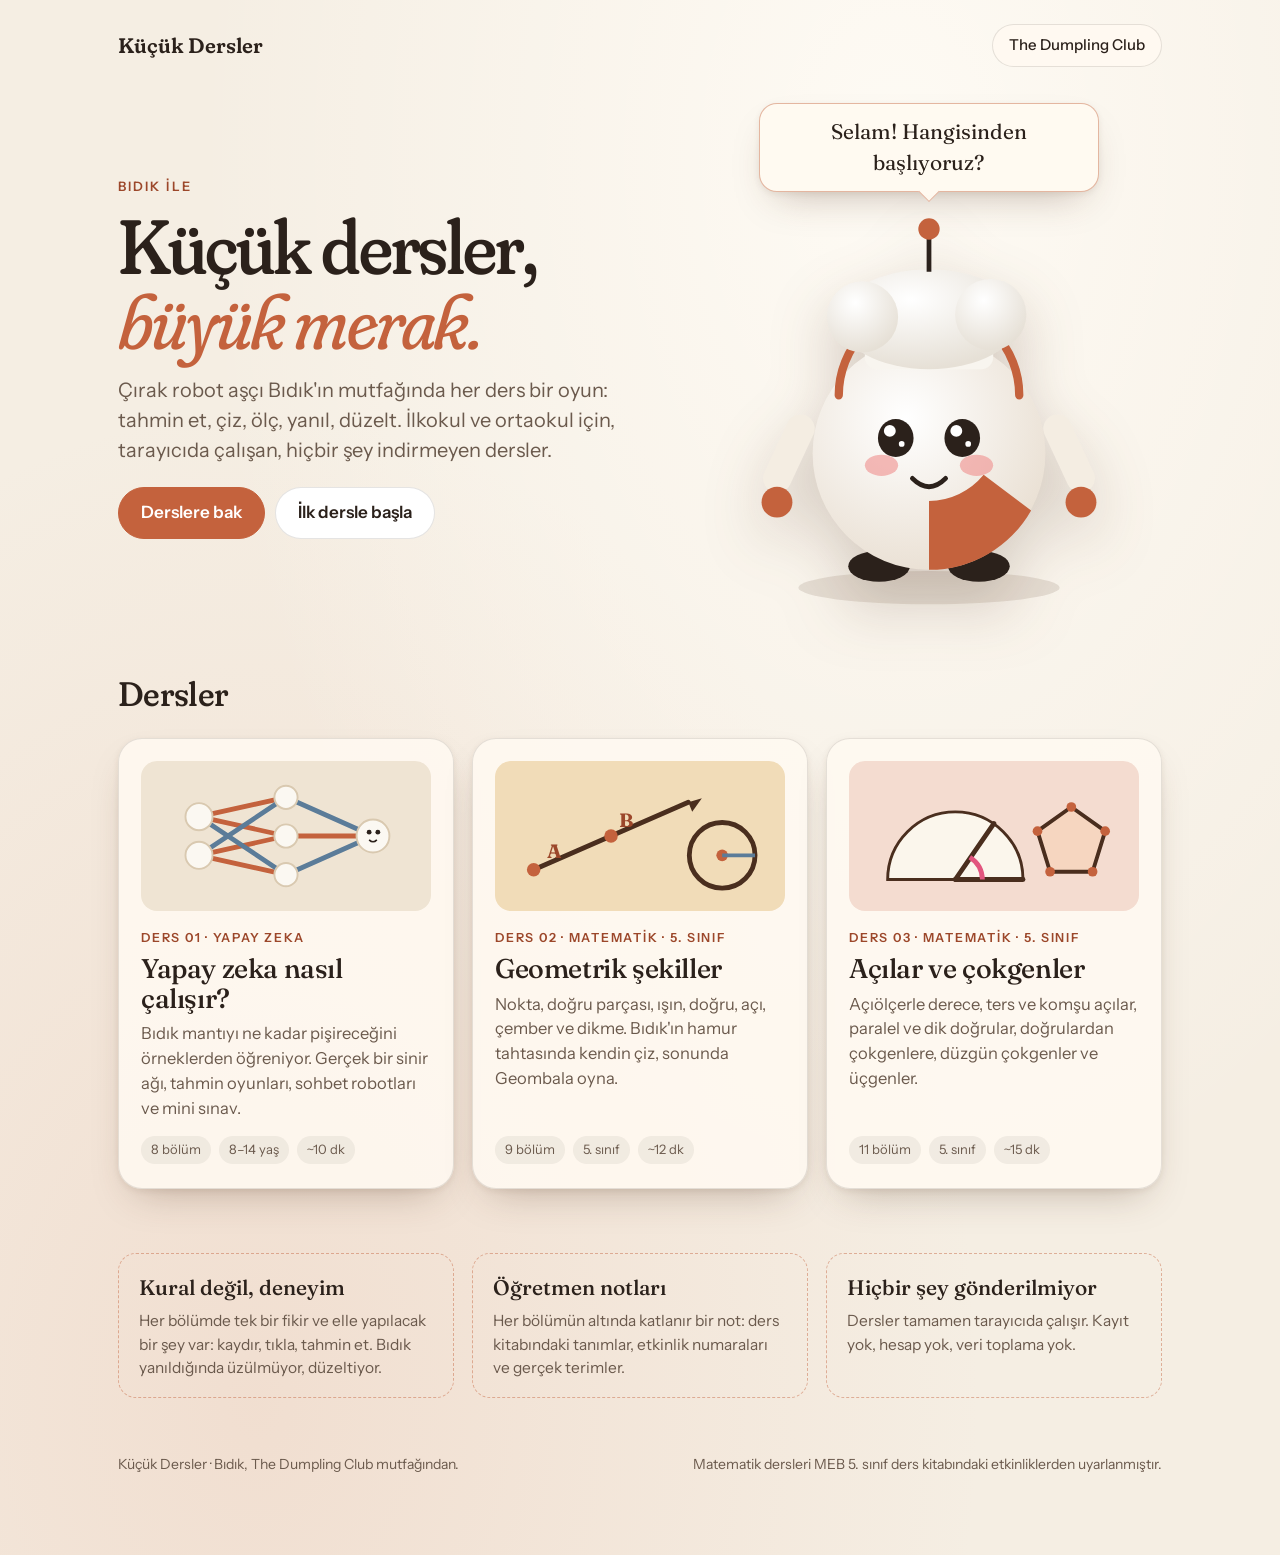
==== dersler/index.html @ 195f9b20 "Add lesson 03: Açılar ve çokgenler, and the Küçük Dersler landing page Lesson 03 continues on Bıdık'" ====
<!doctype html>
<html lang="tr">
<head>
  <meta charset="utf-8" />
  <meta name="viewport" content="width=device-width, initial-scale=1, viewport-fit=cover" />
  <title>Küçük Dersler</title>
  <meta name="description" content="Bıdık ile küçük, sıcak, etkileşimli dersler: yapay zeka, geometrik şekiller, açılar ve çokgenler. İlkokul ve ortaokul için." />
  <meta name="theme-color" content="#f5eee3" />
  <meta property="og:title" content="Küçük Dersler" />
  <meta property="og:description" content="Bıdık ile küçük, sıcak, etkileşimli dersler. Tahmin et, çiz, ölç, oyna." />
  <meta property="og:type" content="website" />
  <link rel="icon" href="../assets/favicon.svg" type="image/svg+xml" />
  <link rel="preload" href="../assets/fonts/Fraunces-Variable.ttf" as="font" type="font/ttf" crossorigin />
  <link rel="preload" href="../assets/fonts/InstrumentSans-Variable.ttf" as="font" type="font/ttf" crossorigin />
  <style>
    @font-face { font-family: 'Fraunces'; src: url('../assets/fonts/Fraunces-Variable.ttf') format('truetype'); font-weight: 100 900; font-style: normal; font-display: swap; }
    @font-face { font-family: 'Fraunces'; src: url('../assets/fonts/Fraunces-Italic-Variable.ttf') format('truetype'); font-weight: 100 900; font-style: italic; font-display: swap; }
    @font-face { font-family: 'Instrument Sans'; src: url('../assets/fonts/InstrumentSans-Variable.ttf') format('truetype'); font-weight: 400 700; font-style: normal; font-display: swap; }
    :root {
      --cream: #f5eee3; --cream-deep: #ecdfcc; --ink: #2b211b; --ink-soft: #6b5a4d;
      --terracotta: #c4623d; --terracotta-deep: #9c472a; --terracotta-soft: #e9c1ad;
      --sweet: #d4467a; --salty: #c58f12; --slate: #5b7c99;
      --paper: rgba(255, 250, 242, 0.86); --line: rgba(43, 33, 27, 0.12);
      --shadow: 0 18px 40px -18px rgba(80, 50, 30, 0.35), 0 2px 6px rgba(80, 50, 30, 0.08);
      --serif: 'Fraunces', 'Iowan Old Style', Palatino, Georgia, serif;
      --sans: 'Instrument Sans', 'Helvetica Neue', Helvetica, Arial, sans-serif;
      --ease: cubic-bezier(0.22, 1, 0.36, 1);
    }
    * { box-sizing: border-box; }
    body {
      margin: 0; background: var(--cream); color: var(--ink); font-family: var(--sans); font-size: 18px; line-height: 1.5;
      background-image: radial-gradient(ellipse at 70% 10%, rgba(255, 252, 246, 0.9), rgba(245, 238, 227, 0) 55%), radial-gradient(ellipse at 20% 90%, rgba(233, 193, 173, 0.35), rgba(245, 238, 227, 0) 50%);
      -webkit-font-smoothing: antialiased;
    }
    a { color: inherit; }
    .wrap { max-width: 1100px; margin: 0 auto; padding: 24px 28px 80px; }
    .topbar { display: flex; align-items: center; justify-content: space-between; padding: 0 0 36px; }
    .brand { font-family: var(--serif); font-variation-settings: 'SOFT' 100, 'WONK' 1, 'opsz' 48; font-weight: 600; font-size: 21px; text-decoration: none; }
    .pill { border: 1px solid var(--line); background: var(--paper); border-radius: 999px; padding: 9px 16px; font-size: 15px; font-weight: 500; text-decoration: none; }
    .pill:hover { background: #fff; }
    .hero { display: grid; grid-template-columns: 1.15fr 1fr; gap: 40px; align-items: center; margin-bottom: 56px; }
    .eyebrow { margin: 0 0 12px; font-size: 13px; font-weight: 600; letter-spacing: 0.16em; text-transform: uppercase; color: var(--terracotta-deep); }
    h1 { margin: 0 0 16px; font-family: var(--serif); font-variation-settings: 'SOFT' 100, 'WONK' 1, 'opsz' 144; font-weight: 500; font-size: clamp(46px, 6vw, 84px); line-height: 0.98; letter-spacing: -0.025em; }
    h1 em { font-style: italic; font-weight: 400; color: var(--terracotta); }
    .lede { margin: 0 0 22px; max-width: 46ch; font-size: 20px; color: var(--ink-soft); }
    .hero__actions { display: flex; gap: 10px; flex-wrap: wrap; }
    .btn { display: inline-flex; align-items: center; gap: 8px; border: 1px solid var(--line); background: #fff; border-radius: 999px; padding: 12px 22px; font-size: 17px; font-weight: 600; text-decoration: none; transition: transform 0.25s var(--ease), box-shadow 0.2s; }
    .btn:hover { transform: translateY(-1px); box-shadow: 0 6px 16px -8px rgba(80, 50, 30, 0.5); }
    .btn--accent { background: var(--terracotta); border-color: var(--terracotta); color: #fff; }
    .bidik { display: grid; place-items: center; }
    .bidik svg { width: min(100%, 380px); height: auto; filter: drop-shadow(0 24px 30px rgba(80, 50, 30, 0.22)); }
    .bubble { position: relative; margin: 0 0 18px; padding: 12px 18px; border-radius: 18px; background: #fffaf1; border: 1px solid rgba(196, 98, 61, 0.45); font-family: var(--serif); font-size: 21px; box-shadow: var(--shadow); text-align: center; max-width: 340px; }
    .bubble::after { content: ''; position: absolute; left: 50%; bottom: -8px; width: 14px; height: 14px; background: #fffaf1; border-right: 1px solid rgba(196, 98, 61, 0.45); border-bottom: 1px solid rgba(196, 98, 61, 0.45); transform: translateX(-50%) rotate(45deg); }
    h2 { margin: 0 0 18px; font-family: var(--serif); font-variation-settings: 'SOFT' 100, 'WONK' 1, 'opsz' 72; font-weight: 500; font-size: 34px; letter-spacing: -0.02em; }
    .grid { display: grid; grid-template-columns: repeat(auto-fit, minmax(300px, 1fr)); gap: 18px; }
    .card { display: flex; flex-direction: column; text-decoration: none; padding: 22px 22px 24px; border-radius: 24px; background: var(--paper); border: 1px solid var(--line); box-shadow: var(--shadow); transition: transform 0.3s var(--ease), box-shadow 0.3s; }
    .card:hover { transform: translateY(-4px); box-shadow: 0 30px 50px -24px rgba(80, 50, 30, 0.45), 0 2px 6px rgba(80, 50, 30, 0.08); }
    .card__art { height: 150px; border-radius: 16px; margin-bottom: 18px; display: grid; place-items: center; overflow: hidden; }
    .card__art svg { width: 100%; height: 100%; }
    .card__tag { font-size: 12.5px; font-weight: 600; letter-spacing: 0.14em; text-transform: uppercase; color: var(--terracotta-deep); margin-bottom: 6px; }
    .card__title { font-family: var(--serif); font-size: 27px; font-weight: 500; margin: 0 0 8px; line-height: 1.1; letter-spacing: -0.015em; }
    .card__text { margin: 0 0 16px; font-size: 16.5px; color: var(--ink-soft); flex: 1; }
    .card__meta { display: flex; gap: 8px; flex-wrap: wrap; font-size: 13px; color: var(--ink-soft); }
    .card__meta span { padding: 4px 10px; border-radius: 999px; background: rgba(43, 33, 27, 0.06); }
    .card--soon { opacity: 0.75; }
    .about { margin-top: 64px; display: grid; grid-template-columns: repeat(auto-fit, minmax(240px, 1fr)); gap: 18px; }
    .about div { padding: 18px 20px; border-radius: 18px; border: 1px dashed rgba(196, 98, 61, 0.45); }
    .about h3 { margin: 0 0 6px; font-family: var(--serif); font-size: 21px; font-weight: 500; }
    .about p { margin: 0; font-size: 15.5px; color: var(--ink-soft); }
    footer { margin-top: 56px; font-size: 14px; color: var(--ink-soft); display: flex; gap: 16px; flex-wrap: wrap; justify-content: space-between; }
    @media (max-width: 860px) {
      .wrap { padding: 18px 18px 60px; }
      .hero { grid-template-columns: 1fr; gap: 24px; }
      .bidik { order: -1; }
      .bidik svg { width: min(70%, 260px); }
      .lede { font-size: 17.5px; }
      h2 { font-size: 28px; }
    }
  </style>
</head>
<body>
  <div class="wrap">
    <header class="topbar">
      <a class="brand" href="./">Küçük Dersler</a>
      <a class="pill" href="../">The Dumpling Club</a>
    </header>

    <section class="hero">
      <div>
        <p class="eyebrow">Bıdık ile</p>
        <h1>Küçük dersler,<br /><em>büyük merak.</em></h1>
        <p class="lede">Çırak robot aşçı Bıdık'ın mutfağında her ders bir oyun: tahmin et, çiz, ölç, yanıl, düzelt. İlkokul ve ortaokul için, tarayıcıda çalışan, hiçbir şey indirmeyen dersler.</p>
        <div class="hero__actions">
          <a class="btn btn--accent" href="#dersler">Derslere bak</a>
          <a class="btn" href="../YZ-nasil-calisir/">İlk dersle başla</a>
        </div>
      </div>
      <div class="bidik" aria-hidden="true">
        <p class="bubble">Selam! Hangisinden başlıyoruz?</p>
        <svg viewBox="0 0 320 340" role="img" aria-label="Bıdık, çırak robot aşçı">
          <defs>
            <radialGradient id="body" cx="40%" cy="35%" r="70%"><stop offset="0" stop-color="#ffffff"/><stop offset="1" stop-color="#e9dfd2"/></radialGradient>
            <radialGradient id="hat" cx="40%" cy="30%" r="70%"><stop offset="0" stop-color="#ffffff"/><stop offset="1" stop-color="#e6e0d6"/></radialGradient>
          </defs>
          <ellipse cx="160" cy="318" rx="110" ry="14" fill="rgba(80,50,30,0.12)"/>
          <ellipse cx="118" cy="300" rx="26" ry="13" fill="#2b211b"/>
          <ellipse cx="202" cy="300" rx="26" ry="13" fill="#2b211b"/>
          <rect x="30" y="170" width="24" height="70" rx="12" fill="#f4ede2" transform="rotate(25 42 205)"/>
          <rect x="266" y="170" width="24" height="70" rx="12" fill="#f4ede2" transform="rotate(-25 278 205)"/>
          <circle cx="32" cy="246" r="13" fill="#c4623d"/>
          <circle cx="288" cy="246" r="13" fill="#c4623d"/>
          <circle cx="160" cy="205" r="98" fill="url(#body)"/>
          <path d="M160 303 a98 98 0 0 0 86 -50 l-40 -30 a60 60 0 0 1 -46 22 z" fill="#c4623d"/>
          <path d="M84 156 a76 76 0 0 1 152 0" fill="none" stroke="#c4623d" stroke-width="7" stroke-linecap="round"/>
          <rect x="106" y="108" width="108" height="26" rx="10" fill="#f8f5ef"/>
          <ellipse cx="160" cy="92" rx="76" ry="42" fill="url(#hat)"/>
          <circle cx="212" cy="88" r="30" fill="url(#hat)"/>
          <circle cx="104" cy="90" r="30" fill="url(#hat)"/>
          <line x1="160" y1="52" x2="160" y2="22" stroke="#2b211b" stroke-width="4"/>
          <circle cx="160" cy="16" r="9" fill="#c4623d"/>
          <ellipse cx="120" cy="215" rx="14" ry="9" fill="#f0908e" opacity="0.6"/>
          <ellipse cx="200" cy="215" rx="14" ry="9" fill="#f0908e" opacity="0.6"/>
          <ellipse cx="132" cy="192" rx="15" ry="16" fill="#2b211b"/>
          <ellipse cx="188" cy="192" rx="15" ry="16" fill="#2b211b"/>
          <circle cx="127" cy="186" r="5" fill="#fff"/><circle cx="183" cy="186" r="5" fill="#fff"/>
          <circle cx="137" cy="197" r="2.4" fill="#fff"/><circle cx="193" cy="197" r="2.4" fill="#fff"/>
          <path d="M146 226 q14 14 28 0" fill="none" stroke="#2b211b" stroke-width="4" stroke-linecap="round"/>
        </svg>
      </div>
    </section>

    <section id="dersler">
      <h2>Dersler</h2>
      <div class="grid">
        <a class="card" href="../YZ-nasil-calisir/">
          <div class="card__art" style="background:#efe4d3">
            <svg viewBox="0 0 300 150" aria-hidden="true">
              <g stroke="#c4623d" stroke-width="5" stroke-linecap="round"><line x1="60" y1="55" x2="150" y2="35"/><line x1="60" y1="55" x2="150" y2="75"/><line x1="60" y1="95" x2="150" y2="115"/><line x1="60" y1="95" x2="150" y2="75"/></g>
              <g stroke="#5b7c99" stroke-width="5" stroke-linecap="round"><line x1="60" y1="55" x2="150" y2="115"/><line x1="60" y1="95" x2="150" y2="35"/><line x1="150" y1="35" x2="240" y2="75"/><line x1="150" y1="115" x2="240" y2="75"/></g>
              <g stroke="#c4623d" stroke-width="5" stroke-linecap="round"><line x1="150" y1="75" x2="240" y2="75"/></g>
              <g fill="#fbf8f2" stroke="#d9c9b0" stroke-width="2"><circle cx="60" cy="55" r="14"/><circle cx="60" cy="95" r="14"/><circle cx="150" cy="35" r="12"/><circle cx="150" cy="75" r="12"/><circle cx="150" cy="115" r="12"/><circle cx="240" cy="75" r="17"/></g>
              <g fill="#2b211b"><circle cx="236" cy="71" r="2.5"/><circle cx="245" cy="71" r="2.5"/><path d="M236 79 q4 4 8 0" fill="none" stroke="#2b211b" stroke-width="1.6"/></g>
            </svg>
          </div>
          <div class="card__tag">Ders 01 · Yapay zeka</div>
          <h3 class="card__title">Yapay zeka nasıl çalışır?</h3>
          <p class="card__text">Bıdık mantıyı ne kadar pişireceğini örneklerden öğreniyor. Gerçek bir sinir ağı, tahmin oyunları, sohbet robotları ve mini sınav.</p>
          <div class="card__meta"><span>8 bölüm</span><span>8–14 yaş</span><span>~10 dk</span></div>
        </a>

        <a class="card" href="../geometrik-sekiller/">
          <div class="card__art" style="background:#f1dcb8">
            <svg viewBox="0 0 300 150" aria-hidden="true">
              <line x1="40" y1="110" x2="200" y2="40" stroke="#4a2e1e" stroke-width="5" stroke-linecap="round"/>
              <polygon points="200,40 214,36 204,50" fill="#4a2e1e"/>
              <circle cx="40" cy="110" r="7" fill="#c4623d"/><circle cx="120" cy="75" r="7" fill="#c4623d"/>
              <circle cx="235" cy="95" r="34" fill="none" stroke="#4a2e1e" stroke-width="5"/>
              <circle cx="235" cy="95" r="6" fill="#c4623d"/><line x1="235" y1="95" x2="269" y2="95" stroke="#5b7c99" stroke-width="4"/>
              <text x="54" y="98" font-family="Fraunces, serif" font-size="20" font-weight="700" fill="#9c472a">A</text>
              <text x="128" y="66" font-family="Fraunces, serif" font-size="20" font-weight="700" fill="#9c472a">B</text>
            </svg>
          </div>
          <div class="card__tag">Ders 02 · Matematik · 5. sınıf</div>
          <h3 class="card__title">Geometrik şekiller</h3>
          <p class="card__text">Nokta, doğru parçası, ışın, doğru, açı, çember ve dikme. Bıdık'ın hamur tahtasında kendin çiz, sonunda Geombala oyna.</p>
          <div class="card__meta"><span>9 bölüm</span><span>5. sınıf</span><span>~12 dk</span></div>
        </a>

        <a class="card" href="../acilar-cokgenler/">
          <div class="card__art" style="background:#f4dcd0">
            <svg viewBox="0 0 300 150" aria-hidden="true">
              <path d="M40 120 a70 70 0 0 1 140 0 z" fill="#fbf6ec" stroke="#4a2e1e" stroke-width="3"/>
              <line x1="110" y1="120" x2="180" y2="120" stroke="#4a2e1e" stroke-width="5" stroke-linecap="round"/>
              <line x1="110" y1="120" x2="150" y2="62" stroke="#4a2e1e" stroke-width="5" stroke-linecap="round"/>
              <path d="M138 120 a28 28 0 0 0 -13 -23" fill="none" stroke="#e2557e" stroke-width="5"/>
              <polygon points="230,45 265,70 252,112 208,112 195,70" fill="#f6d6c0" stroke="#4a2e1e" stroke-width="4" stroke-linejoin="round"/>
              <g fill="#c4623d"><circle cx="230" cy="45" r="5"/><circle cx="265" cy="70" r="5"/><circle cx="252" cy="112" r="5"/><circle cx="208" cy="112" r="5"/><circle cx="195" cy="70" r="5"/></g>
            </svg>
          </div>
          <div class="card__tag">Ders 03 · Matematik · 5. sınıf</div>
          <h3 class="card__title">Açılar ve çokgenler</h3>
          <p class="card__text">Açıölçerle derece, ters ve komşu açılar, paralel ve dik doğrular, doğrulardan çokgenlere, düzgün çokgenler ve üçgenler.</p>
          <div class="card__meta"><span>11 bölüm</span><span>5. sınıf</span><span>~15 dk</span></div>
        </a>
      </div>
    </section>

    <section class="about">
      <div><h3>Kural değil, deneyim</h3><p>Her bölümde tek bir fikir ve elle yapılacak bir şey var: kaydır, tıkla, tahmin et. Bıdık yanıldığında üzülmüyor, düzeltiyor.</p></div>
      <div><h3>Öğretmen notları</h3><p>Her bölümün altında katlanır bir not: ders kitabındaki tanımlar, etkinlik numaraları ve gerçek terimler.</p></div>
      <div><h3>Hiçbir şey gönderilmiyor</h3><p>Dersler tamamen tarayıcıda çalışır. Kayıt yok, hesap yok, veri toplama yok.</p></div>
    </section>

    <footer>
      <span>Küçük Dersler · Bıdık, The Dumpling Club mutfağından.</span>
      <span>Matematik dersleri MEB 5. sınıf ders kitabındaki etkinliklerden uyarlanmıştır.</span>
    </footer>
  </div>
</body>
</html>
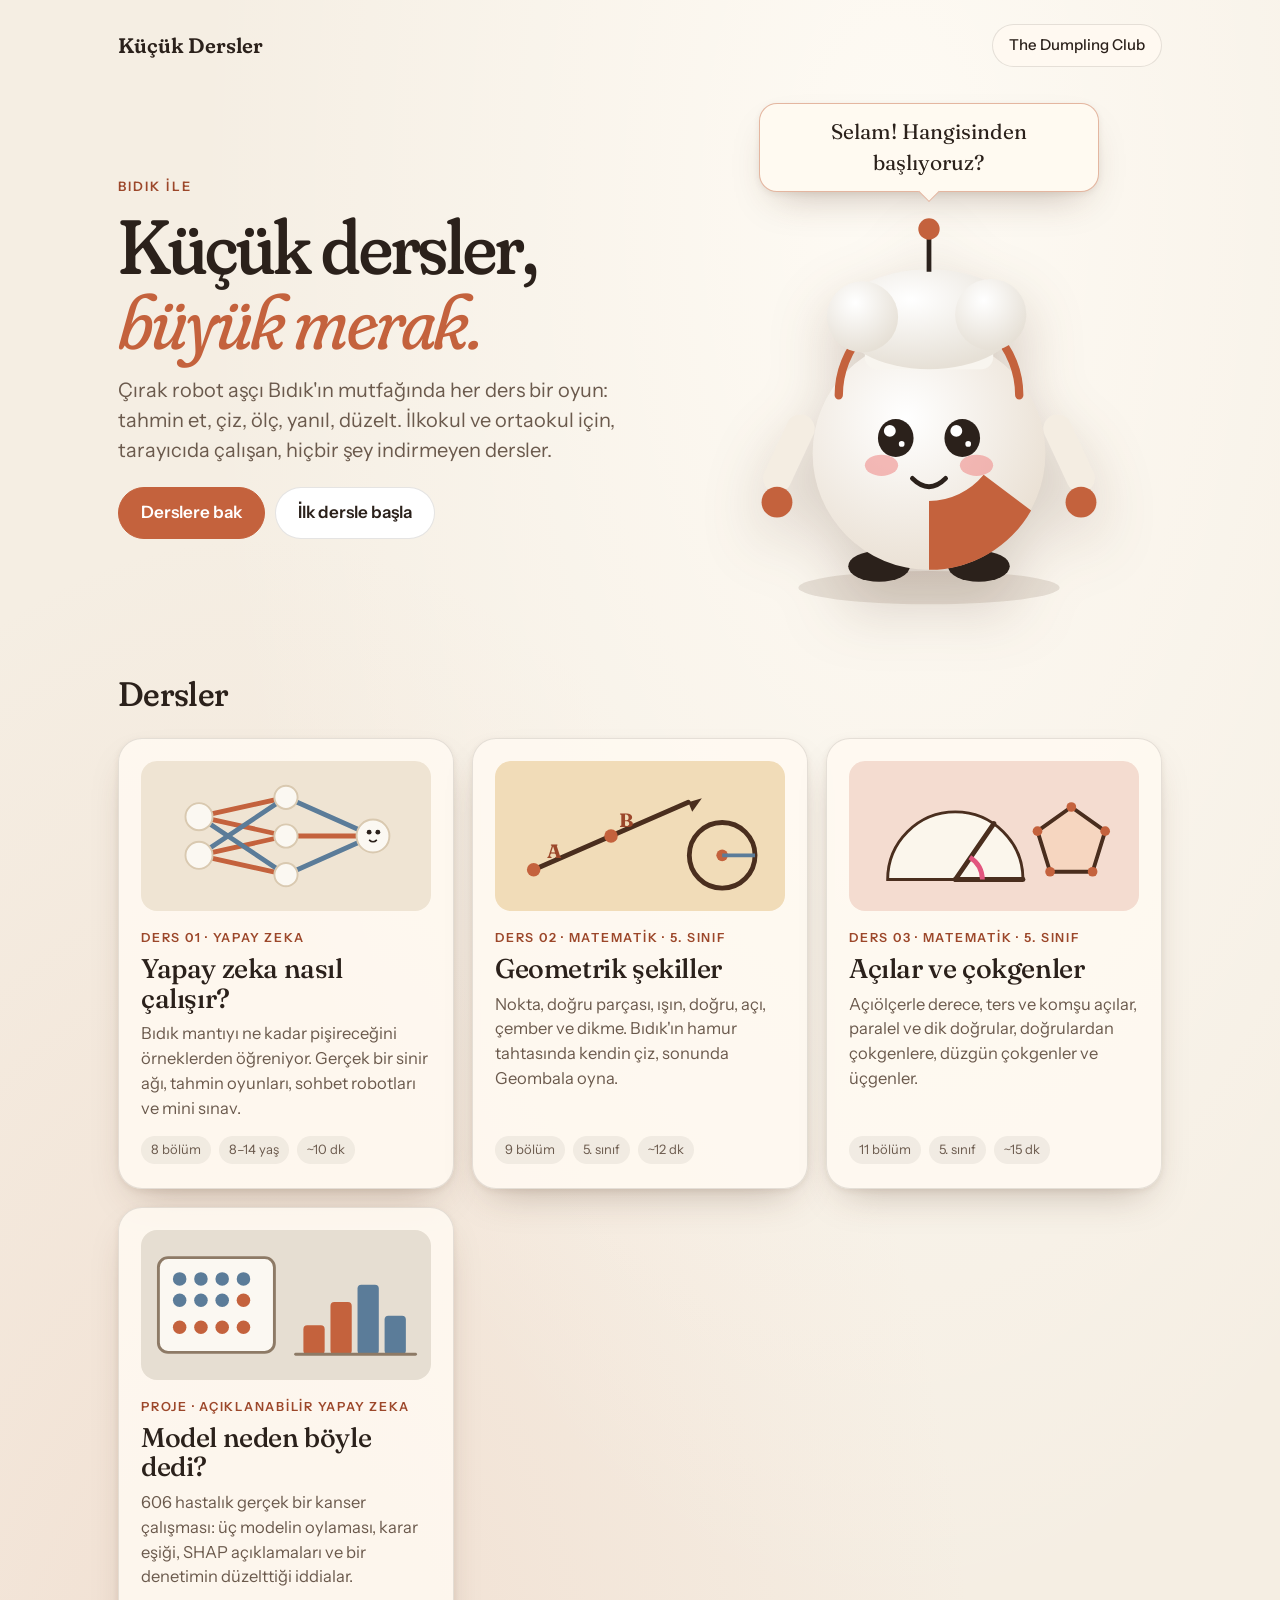
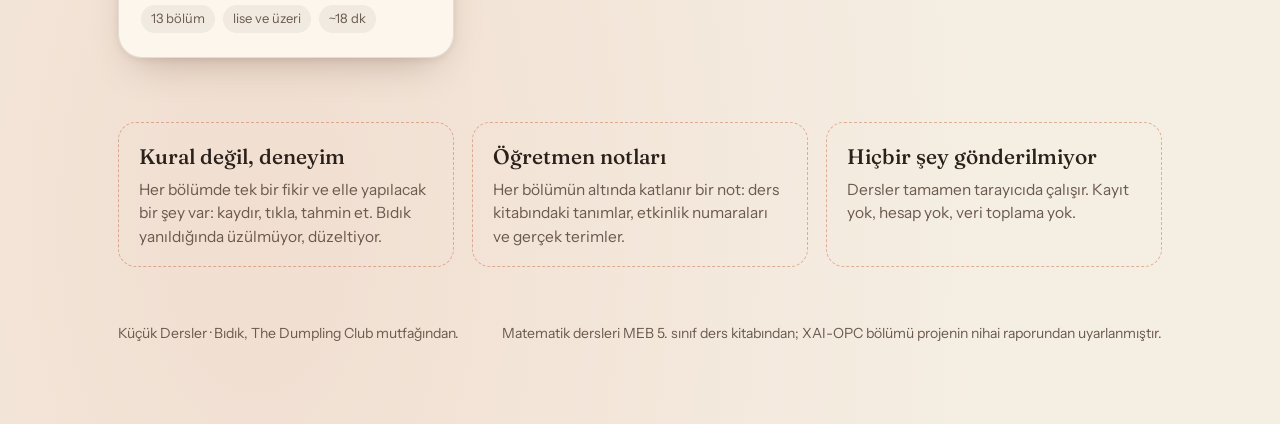
==== commit 6f1d3e16: "Add the XAI-OPC project explainer A fourth page under Küçük Dersler, built from an oropharyngeal can" ====
--- a/dersler/index.html
+++ b/dersler/index.html
@@ -182,6 +182,25 @@
           <p class="card__text">Açıölçerle derece, ters ve komşu açılar, paralel ve dik doğrular, doğrulardan çokgenlere, düzgün çokgenler ve üçgenler.</p>
           <div class="card__meta"><span>11 bölüm</span><span>5. sınıf</span><span>~15 dk</span></div>
         </a>
+
+        <a class="card" href="../xai-opc/">
+          <div class="card__art" style="background:#e6ded2">
+            <svg viewBox="0 0 300 150" aria-hidden="true">
+              <rect x="18" y="26" width="120" height="98" rx="10" fill="#fbf8f2" stroke="#8d7a66" stroke-width="3"/>
+              <g fill="#5b7c99"><circle cx="40" cy="48" r="7"/><circle cx="62" cy="48" r="7"/><circle cx="84" cy="48" r="7"/><circle cx="106" cy="48" r="7"/><circle cx="40" cy="70" r="7"/><circle cx="62" cy="70" r="7"/><circle cx="84" cy="70" r="7"/></g>
+              <g fill="#c4623d"><circle cx="40" cy="98" r="7"/><circle cx="62" cy="98" r="7"/><circle cx="84" cy="98" r="7"/><circle cx="106" cy="98" r="7"/><circle cx="106" cy="70" r="7"/></g>
+              <rect x="168" y="96" width="22" height="30" rx="4" fill="#c4623d"/>
+              <rect x="196" y="72" width="22" height="54" rx="4" fill="#c4623d"/>
+              <rect x="224" y="54" width="22" height="72" rx="4" fill="#5b7c99"/>
+              <rect x="252" y="86" width="22" height="40" rx="4" fill="#5b7c99"/>
+              <line x1="160" y1="126" x2="284" y2="126" stroke="#8d7a66" stroke-width="3" stroke-linecap="round"/>
+            </svg>
+          </div>
+          <div class="card__tag">Proje · Açıklanabilir yapay zeka</div>
+          <h3 class="card__title">Model neden böyle dedi?</h3>
+          <p class="card__text">606 hastalık gerçek bir kanser çalışması: üç modelin oylaması, karar eşiği, SHAP açıklamaları ve bir denetimin düzelttiği iddialar.</p>
+          <div class="card__meta"><span>13 bölüm</span><span>lise ve üzeri</span><span>~18 dk</span></div>
+        </a>
       </div>
     </section>
 
@@ -193,7 +212,7 @@
 
     <footer>
       <span>Küçük Dersler · Bıdık, The Dumpling Club mutfağından.</span>
-      <span>Matematik dersleri MEB 5. sınıf ders kitabındaki etkinliklerden uyarlanmıştır.</span>
+      <span>Matematik dersleri MEB 5. sınıf ders kitabından; XAI-OPC bölümü projenin nihai raporundan uyarlanmıştır.</span>
     </footer>
   </div>
 </body>
